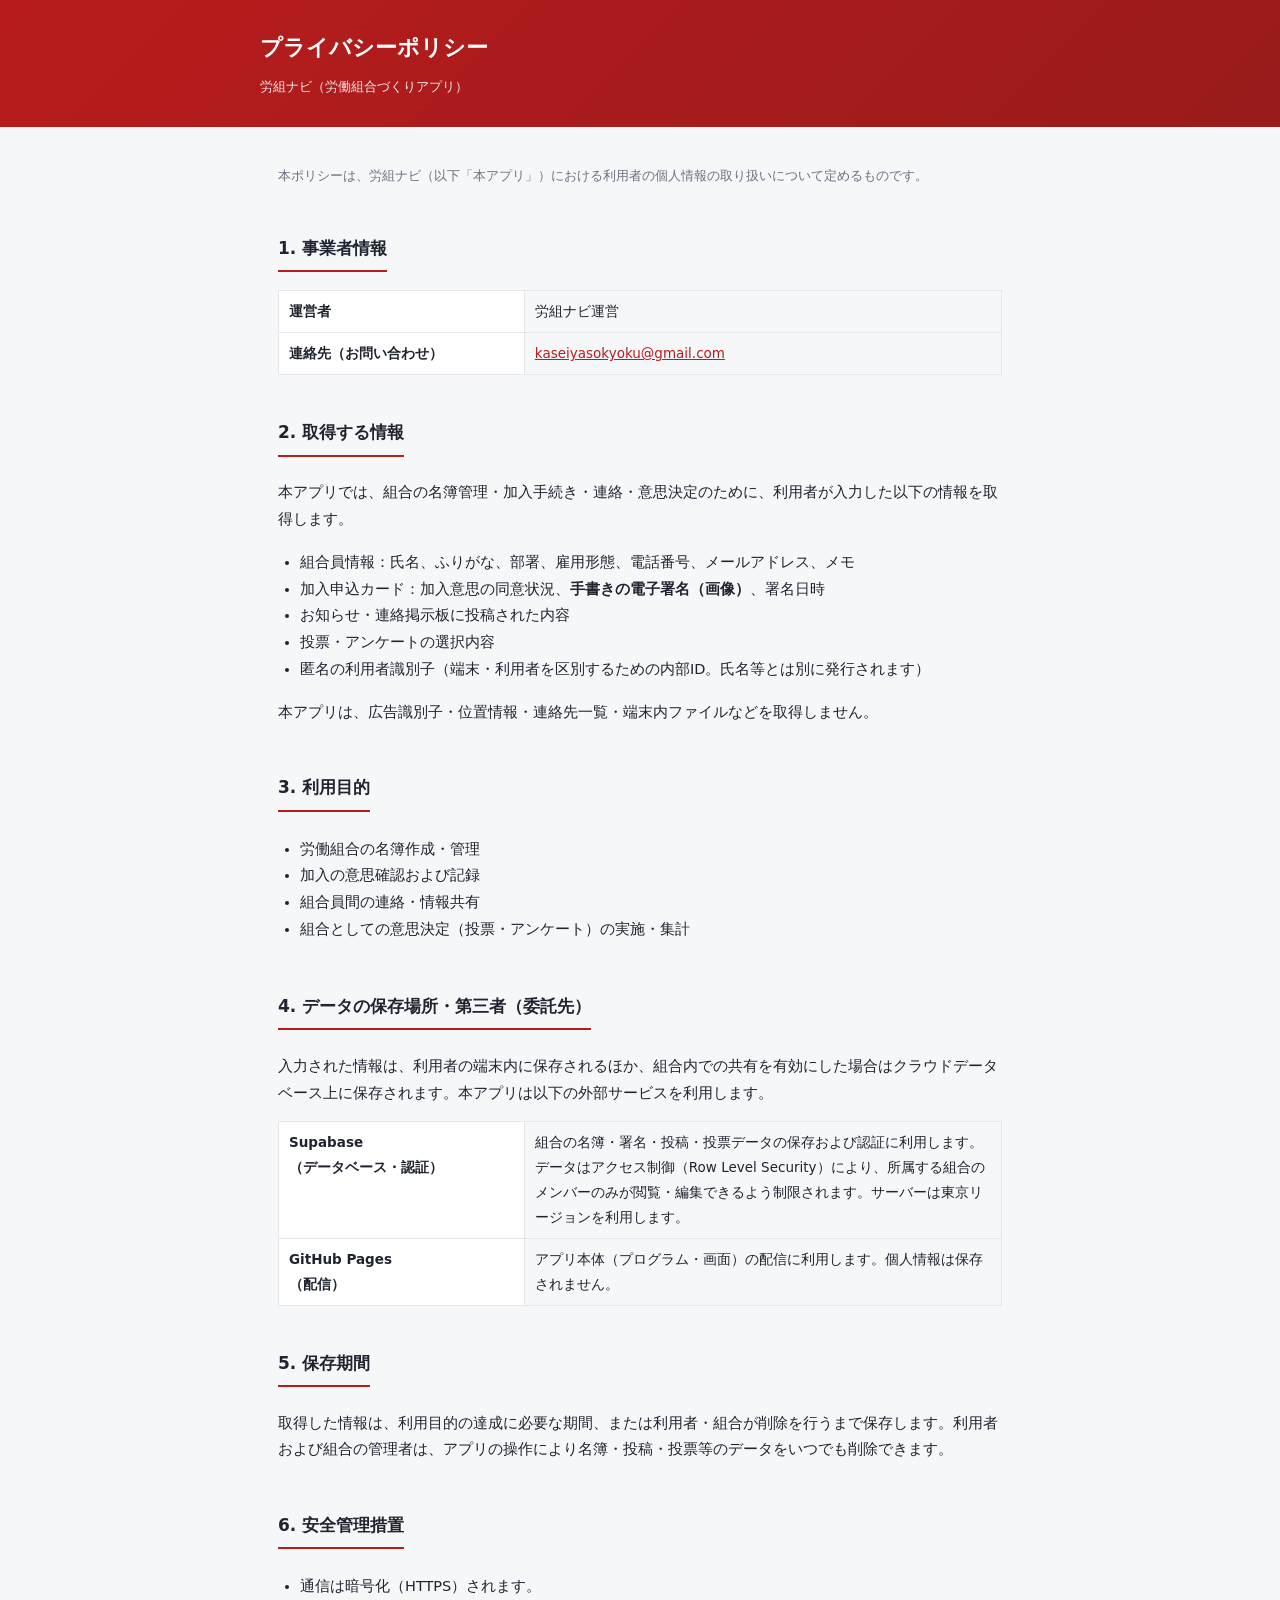
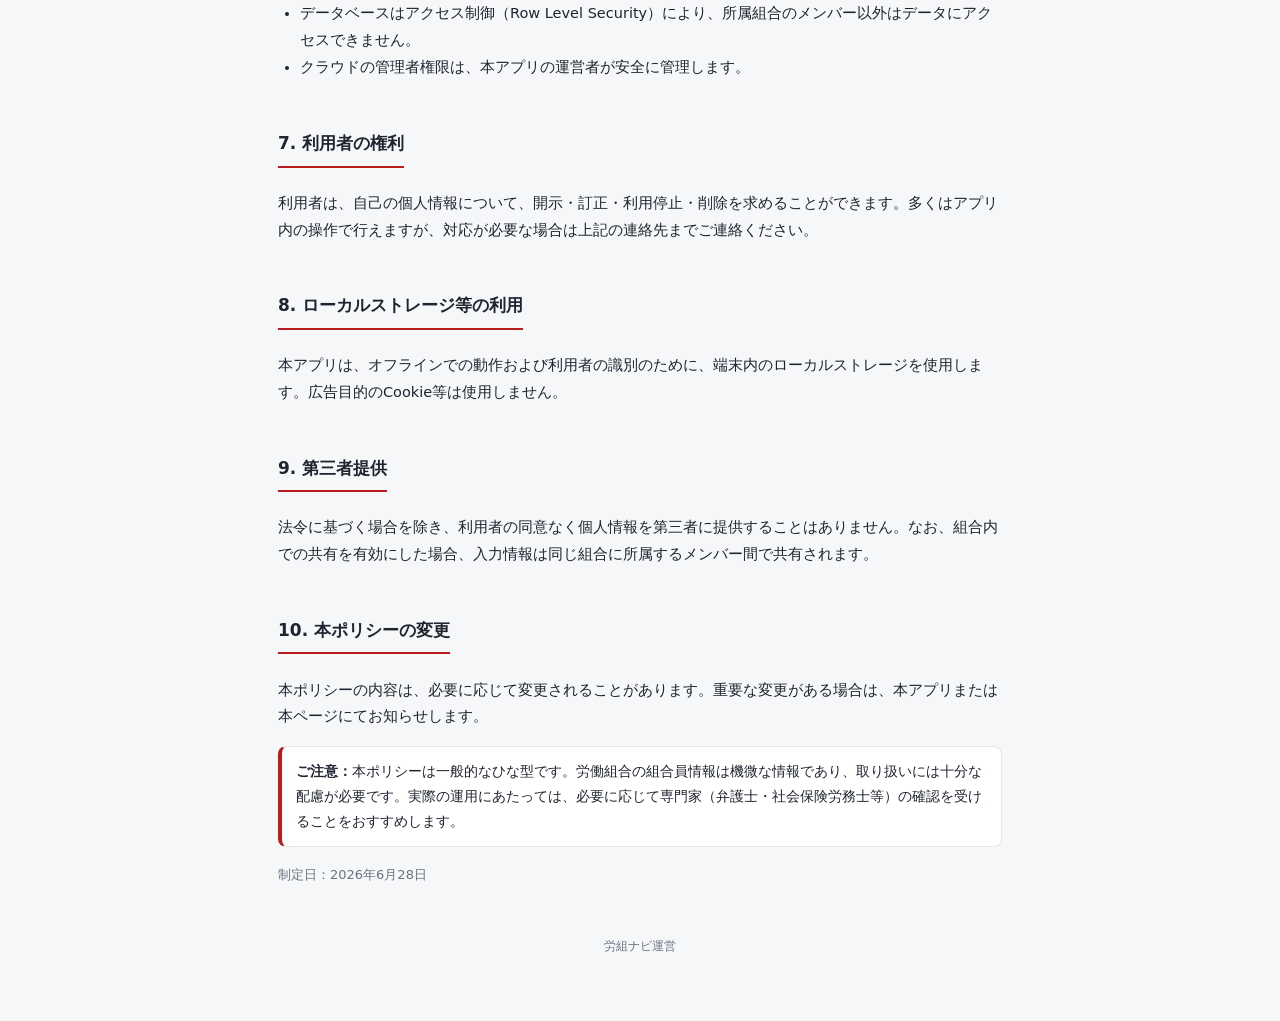
==== privacy.html @ 1fc98746 "docs: プライバシーポリシー追加（Play公開用） Co-Authored-By: Claude Opus 4.8 <noreply@anthropic.com>" ====
<!DOCTYPE html>
<html lang="ja">
<head>
<meta charset="UTF-8">
<meta name="viewport" content="width=device-width, initial-scale=1.0">
<title>プライバシーポリシー｜労組ナビ</title>
<style>
  :root { --red:#b91c1c; --ink:#1f2430; --muted:#6b7280; --line:#e5e7eb; --bg:#f6f7f9; }
  * { box-sizing:border-box; }
  body { font-family:-apple-system,"Hiragino Sans","Noto Sans JP","Segoe UI",system-ui,sans-serif;
    background:var(--bg); color:var(--ink); line-height:1.85; margin:0; padding:0; }
  .wrap { max-width:760px; margin:0 auto; padding:24px 18px 64px; }
  header { background:linear-gradient(135deg,var(--red),#991b1b); color:#fff; padding:28px 18px; }
  header .inner { max-width:760px; margin:0 auto; }
  header h1 { margin:0; font-size:22px; }
  header p { margin:6px 0 0; font-size:13px; opacity:.9; }
  h2 { font-size:17px; margin:32px 0 8px; padding-bottom:6px; border-bottom:2px solid var(--red); display:inline-block; }
  p, li { font-size:14.5px; }
  ul { padding-left:22px; }
  table { width:100%; border-collapse:collapse; margin:10px 0; font-size:13.5px; }
  th, td { border:1px solid var(--line); padding:8px 10px; text-align:left; vertical-align:top; }
  th { background:#fff; width:34%; }
  .note { background:#fff; border:1px solid var(--line); border-left:4px solid var(--red);
    border-radius:8px; padding:12px 14px; font-size:13.5px; margin:16px 0; }
  .meta { color:var(--muted); font-size:13px; }
  a { color:var(--red); }
  footer { text-align:center; color:var(--muted); font-size:12px; margin-top:48px; }
</style>
</head>
<body>
<header><div class="inner">
  <h1>プライバシーポリシー</h1>
  <p>労組ナビ（労働組合づくりアプリ）</p>
</div></header>

<div class="wrap">

<p class="meta">本ポリシーは、労組ナビ（以下「本アプリ」）における利用者の個人情報の取り扱いについて定めるものです。</p>

<h2>1. 事業者情報</h2>
<table>
  <tr><th>運営者</th><td>労組ナビ運営</td></tr>
  <tr><th>連絡先（お問い合わせ）</th><td><a href="mailto:kaseiyasokyoku@gmail.com">kaseiyasokyoku@gmail.com</a></td></tr>
</table>

<h2>2. 取得する情報</h2>
<p>本アプリでは、組合の名簿管理・加入手続き・連絡・意思決定のために、利用者が入力した以下の情報を取得します。</p>
<ul>
  <li>組合員情報：氏名、ふりがな、部署、雇用形態、電話番号、メールアドレス、メモ</li>
  <li>加入申込カード：加入意思の同意状況、<strong>手書きの電子署名（画像）</strong>、署名日時</li>
  <li>お知らせ・連絡掲示板に投稿された内容</li>
  <li>投票・アンケートの選択内容</li>
  <li>匿名の利用者識別子（端末・利用者を区別するための内部ID。氏名等とは別に発行されます）</li>
</ul>
<p>本アプリは、広告識別子・位置情報・連絡先一覧・端末内ファイルなどを取得しません。</p>

<h2>3. 利用目的</h2>
<ul>
  <li>労働組合の名簿作成・管理</li>
  <li>加入の意思確認および記録</li>
  <li>組合員間の連絡・情報共有</li>
  <li>組合としての意思決定（投票・アンケート）の実施・集計</li>
</ul>

<h2>4. データの保存場所・第三者（委託先）</h2>
<p>入力された情報は、利用者の端末内に保存されるほか、組合内での共有を有効にした場合はクラウドデータベース上に保存されます。本アプリは以下の外部サービスを利用します。</p>
<table>
  <tr><th>Supabase<br>（データベース・認証）</th><td>組合の名簿・署名・投稿・投票データの保存および認証に利用します。データはアクセス制御（Row Level Security）により、所属する組合のメンバーのみが閲覧・編集できるよう制限されます。サーバーは東京リージョンを利用します。</td></tr>
  <tr><th>GitHub Pages<br>（配信）</th><td>アプリ本体（プログラム・画面）の配信に利用します。個人情報は保存されません。</td></tr>
</table>

<h2>5. 保存期間</h2>
<p>取得した情報は、利用目的の達成に必要な期間、または利用者・組合が削除を行うまで保存します。利用者および組合の管理者は、アプリの操作により名簿・投稿・投票等のデータをいつでも削除できます。</p>

<h2>6. 安全管理措置</h2>
<ul>
  <li>通信は暗号化（HTTPS）されます。</li>
  <li>データベースはアクセス制御（Row Level Security）により、所属組合のメンバー以外はデータにアクセスできません。</li>
  <li>クラウドの管理者権限は、本アプリの運営者が安全に管理します。</li>
</ul>

<h2>7. 利用者の権利</h2>
<p>利用者は、自己の個人情報について、開示・訂正・利用停止・削除を求めることができます。多くはアプリ内の操作で行えますが、対応が必要な場合は上記の連絡先までご連絡ください。</p>

<h2>8. ローカルストレージ等の利用</h2>
<p>本アプリは、オフラインでの動作および利用者の識別のために、端末内のローカルストレージを使用します。広告目的のCookie等は使用しません。</p>

<h2>9. 第三者提供</h2>
<p>法令に基づく場合を除き、利用者の同意なく個人情報を第三者に提供することはありません。なお、組合内での共有を有効にした場合、入力情報は同じ組合に所属するメンバー間で共有されます。</p>

<h2>10. 本ポリシーの変更</h2>
<p>本ポリシーの内容は、必要に応じて変更されることがあります。重要な変更がある場合は、本アプリまたは本ページにてお知らせします。</p>

<div class="note">
  <strong>ご注意：</strong>本ポリシーは一般的なひな型です。労働組合の組合員情報は機微な情報であり、取り扱いには十分な配慮が必要です。実際の運用にあたっては、必要に応じて専門家（弁護士・社会保険労務士等）の確認を受けることをおすすめします。
</div>

<p class="meta">制定日：2026年6月28日</p>

<footer>労組ナビ運営</footer>
</div>
</body>
</html>
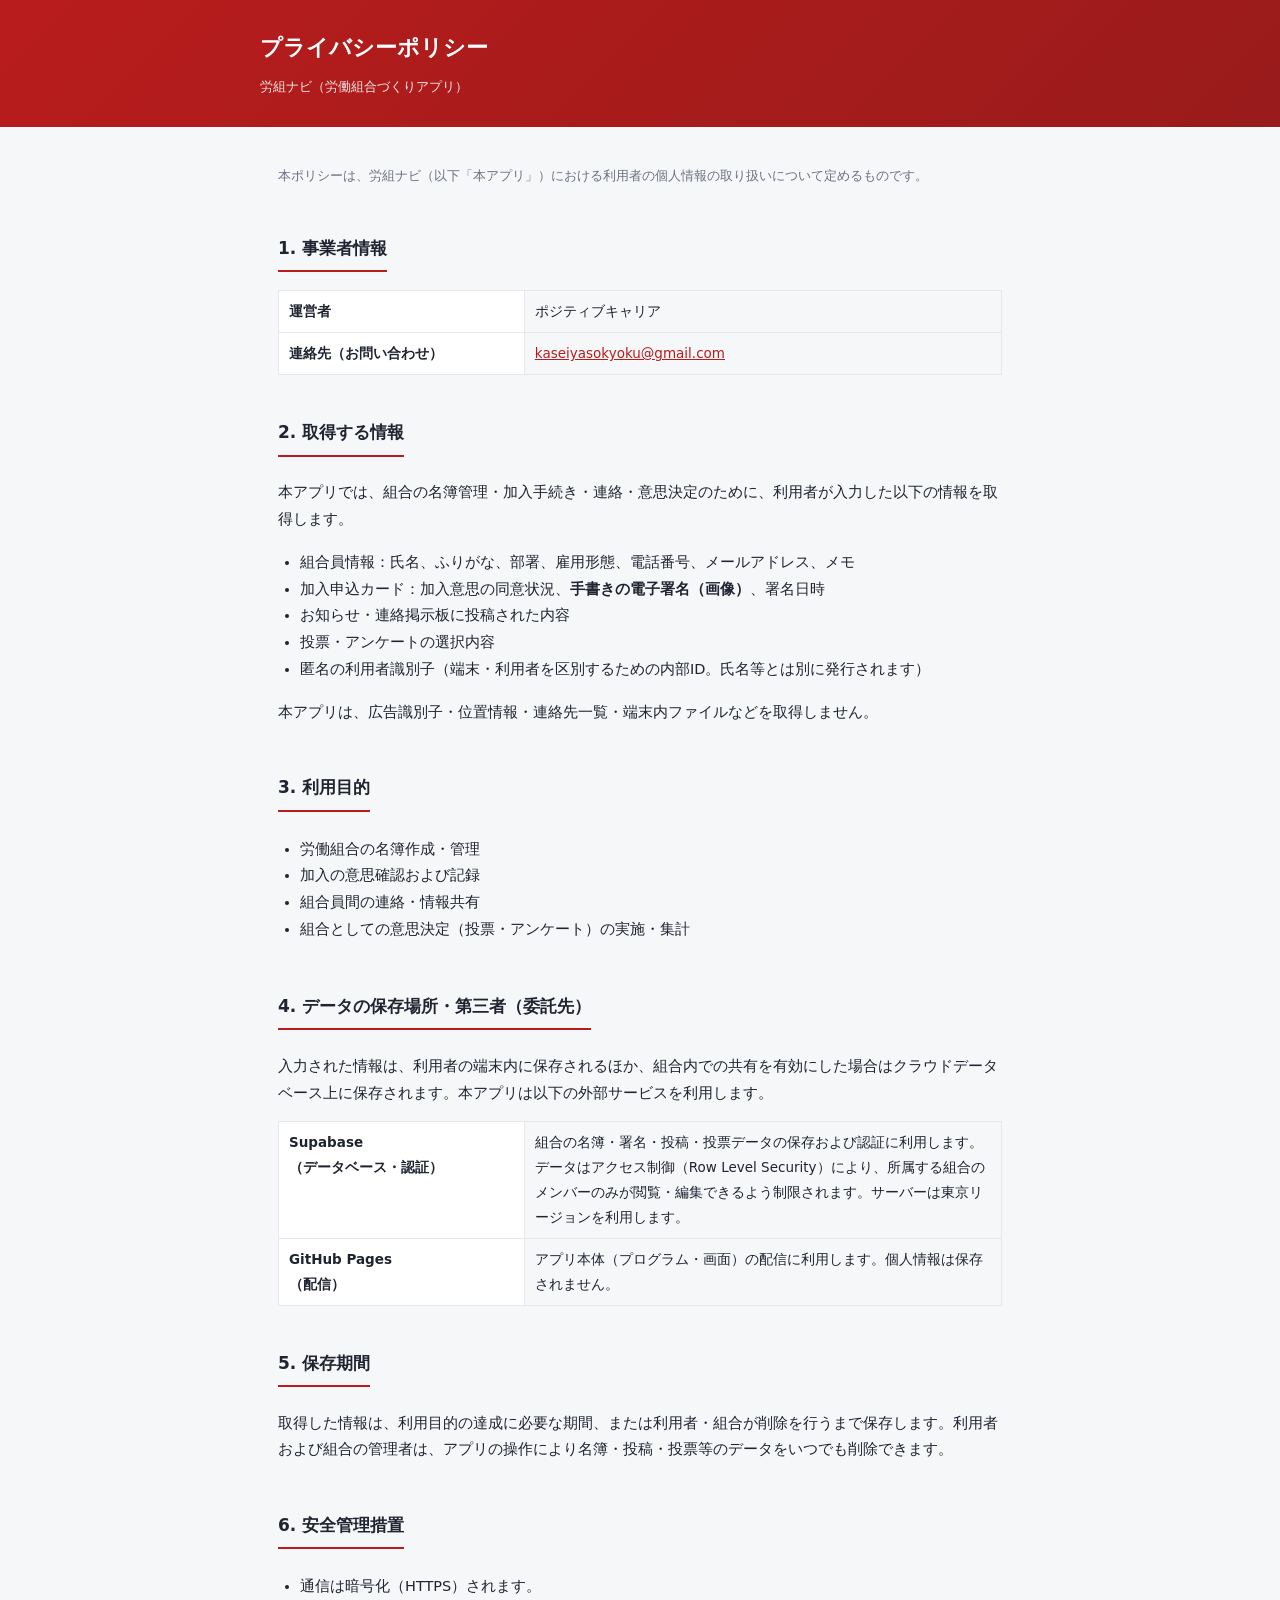
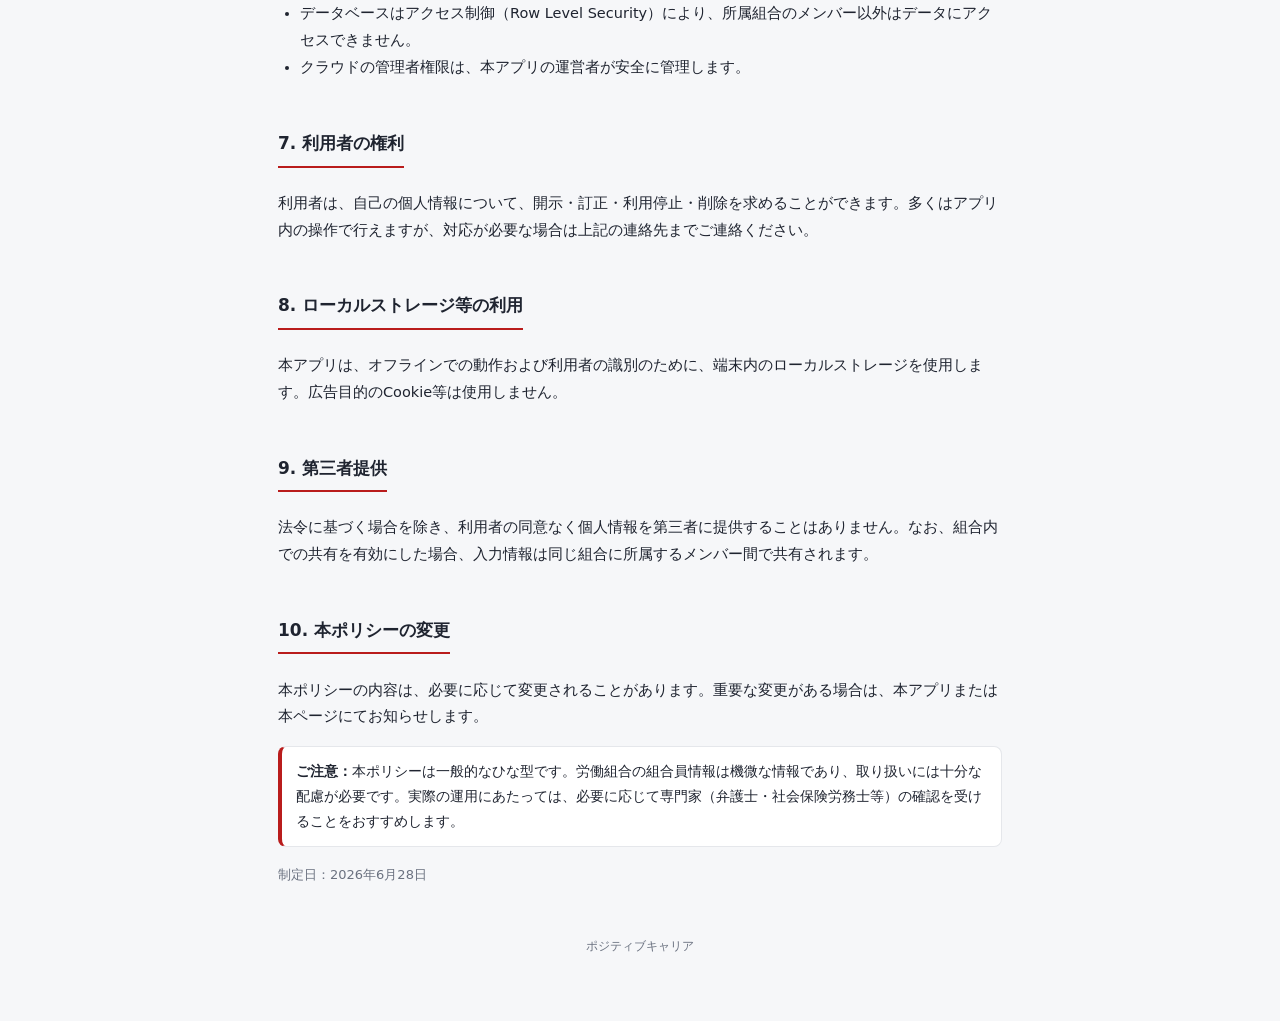
==== commit cf31501f: "docs: プライバシーポリシーの運営者名をポジティブキャリアに変更 Co-Authored-By: Claude Opus 4.8 <noreply@anthropic.com>" ====
--- a/privacy.html
+++ b/privacy.html
@@ -39,7 +39,7 @@
 
 <h2>1. 事業者情報</h2>
 <table>
-  <tr><th>運営者</th><td>労組ナビ運営</td></tr>
+  <tr><th>運営者</th><td>ポジティブキャリア</td></tr>
   <tr><th>連絡先（お問い合わせ）</th><td><a href="mailto:kaseiyasokyoku@gmail.com">kaseiyasokyoku@gmail.com</a></td></tr>
 </table>
 
@@ -97,7 +97,7 @@
 
 <p class="meta">制定日：2026年6月28日</p>
 
-<footer>労組ナビ運営</footer>
+<footer>ポジティブキャリア</footer>
 </div>
 </body>
 </html>
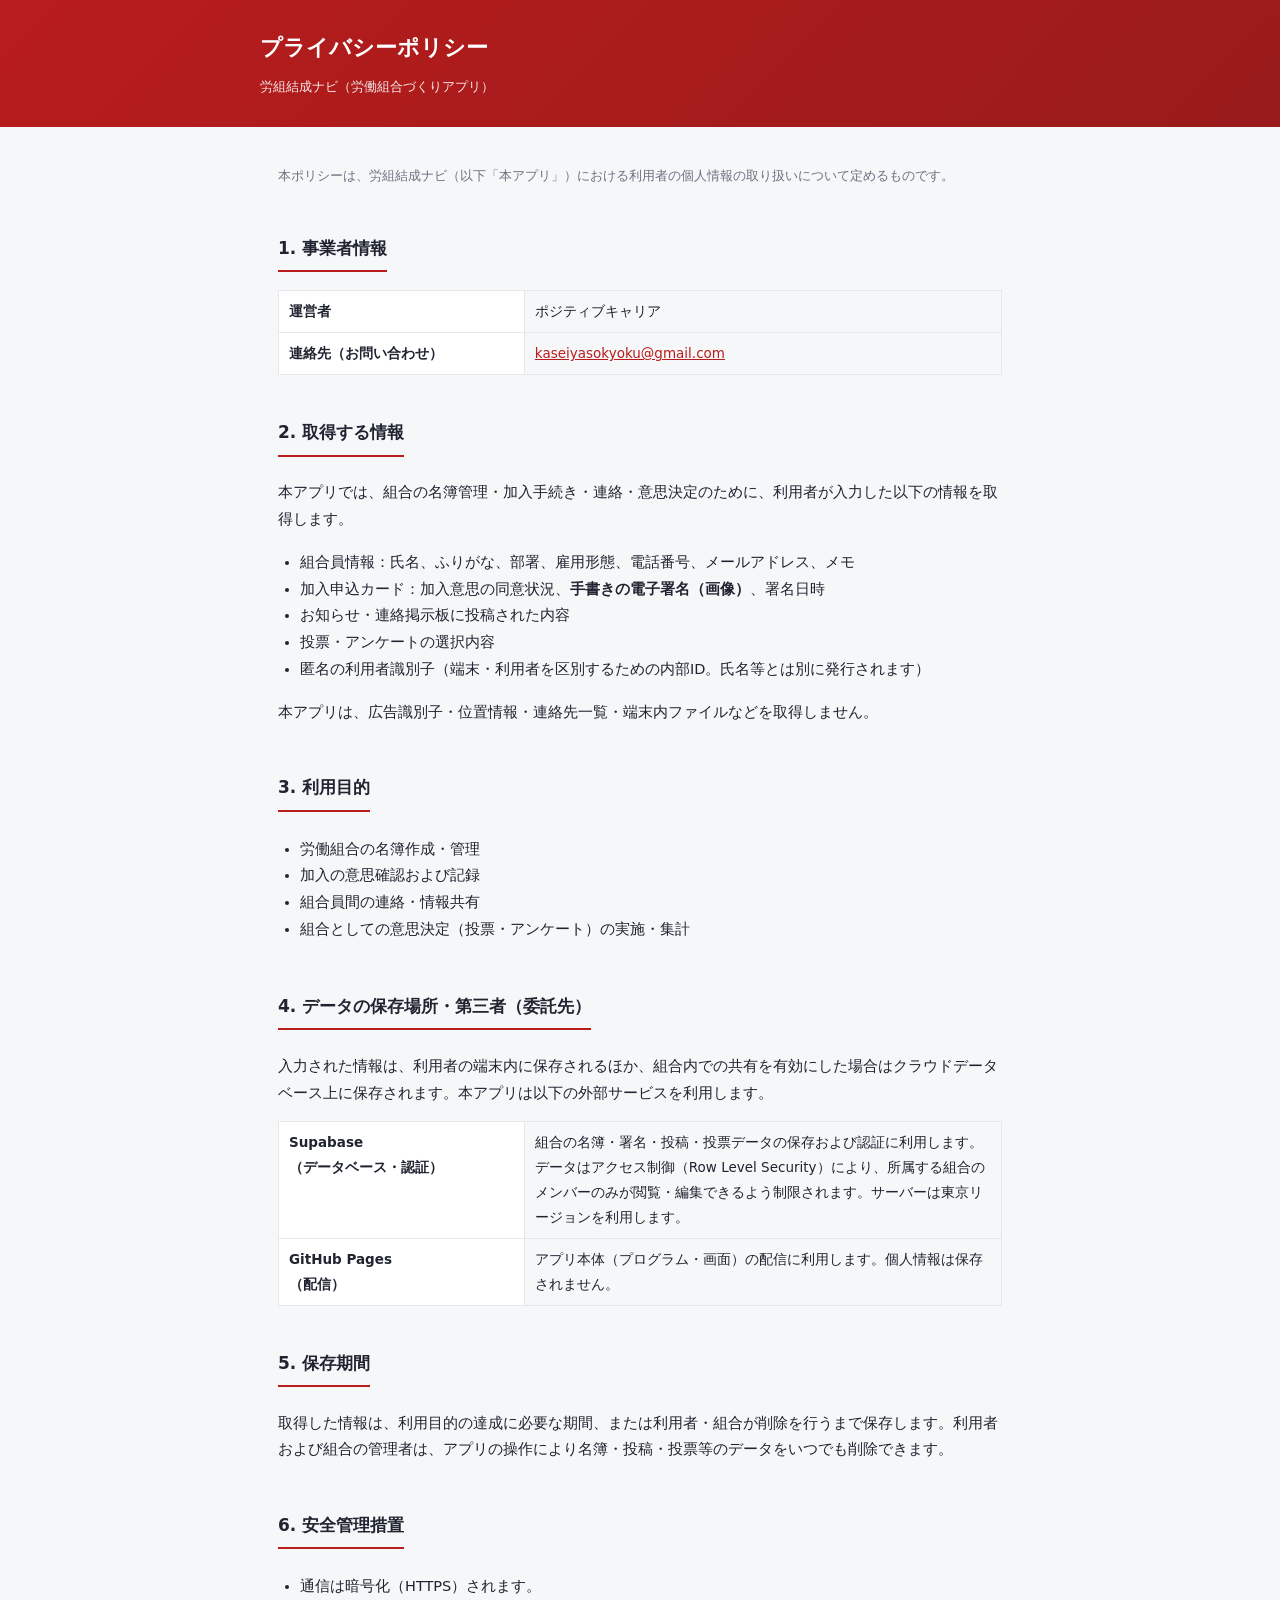
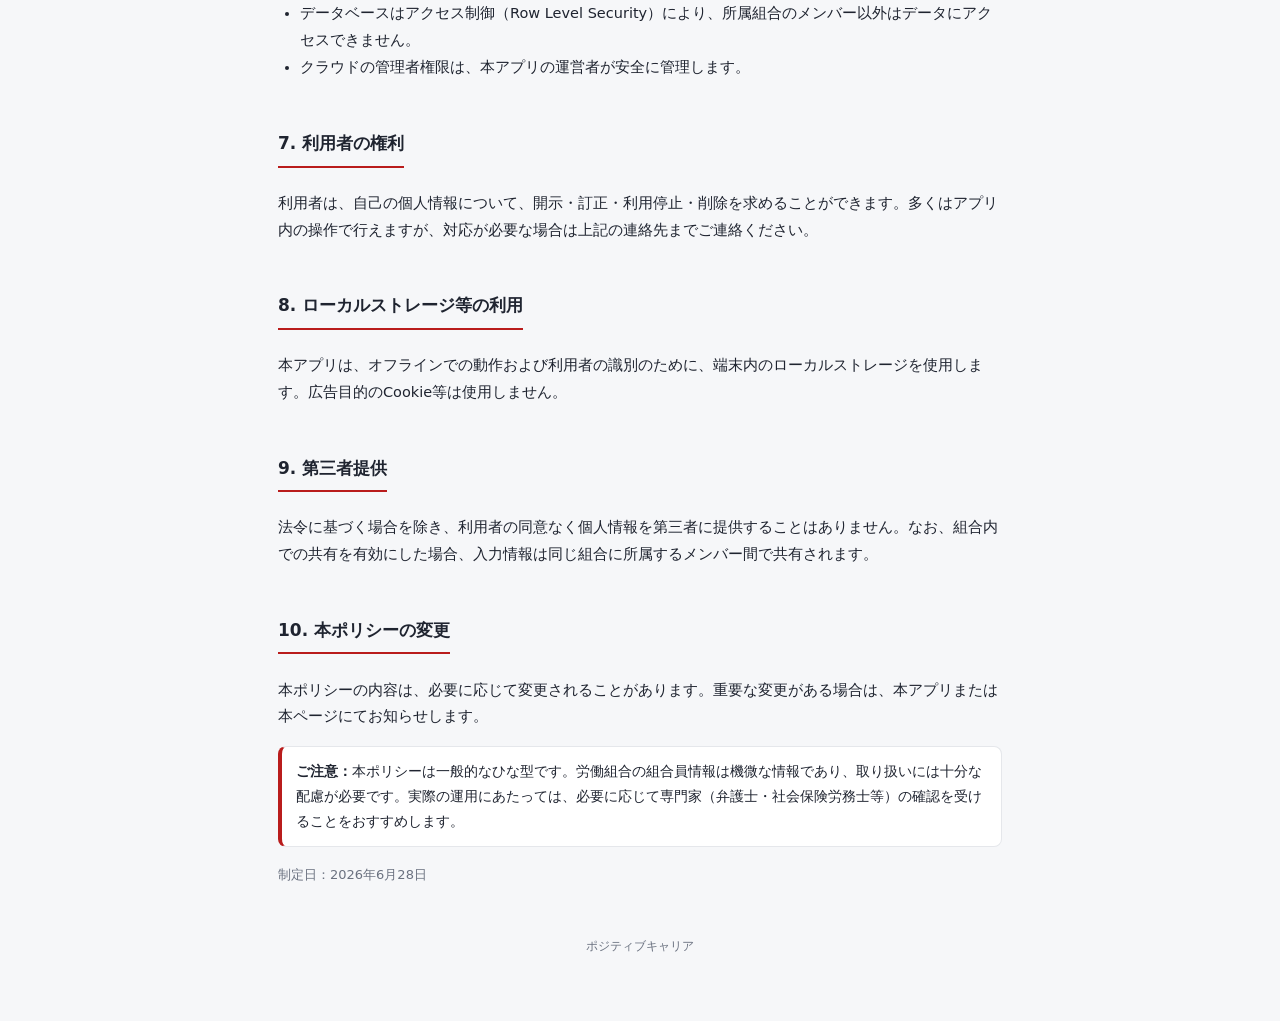
==== commit bc275c71: "rename: アプリ名を「労組結成ナビ」に変更（SWキャッシュv6） Co-Authored-By: Claude Opus 4.8 <noreply@anthropic.com>" ====
--- a/privacy.html
+++ b/privacy.html
@@ -3,7 +3,7 @@
 <head>
 <meta charset="UTF-8">
 <meta name="viewport" content="width=device-width, initial-scale=1.0">
-<title>プライバシーポリシー｜労組ナビ</title>
+<title>プライバシーポリシー｜労組結成ナビ</title>
 <style>
   :root { --red:#b91c1c; --ink:#1f2430; --muted:#6b7280; --line:#e5e7eb; --bg:#f6f7f9; }
   * { box-sizing:border-box; }
@@ -30,12 +30,12 @@
 <body>
 <header><div class="inner">
   <h1>プライバシーポリシー</h1>
-  <p>労組ナビ（労働組合づくりアプリ）</p>
+  <p>労組結成ナビ（労働組合づくりアプリ）</p>
 </div></header>
 
 <div class="wrap">
 
-<p class="meta">本ポリシーは、労組ナビ（以下「本アプリ」）における利用者の個人情報の取り扱いについて定めるものです。</p>
+<p class="meta">本ポリシーは、労組結成ナビ（以下「本アプリ」）における利用者の個人情報の取り扱いについて定めるものです。</p>
 
 <h2>1. 事業者情報</h2>
 <table>
